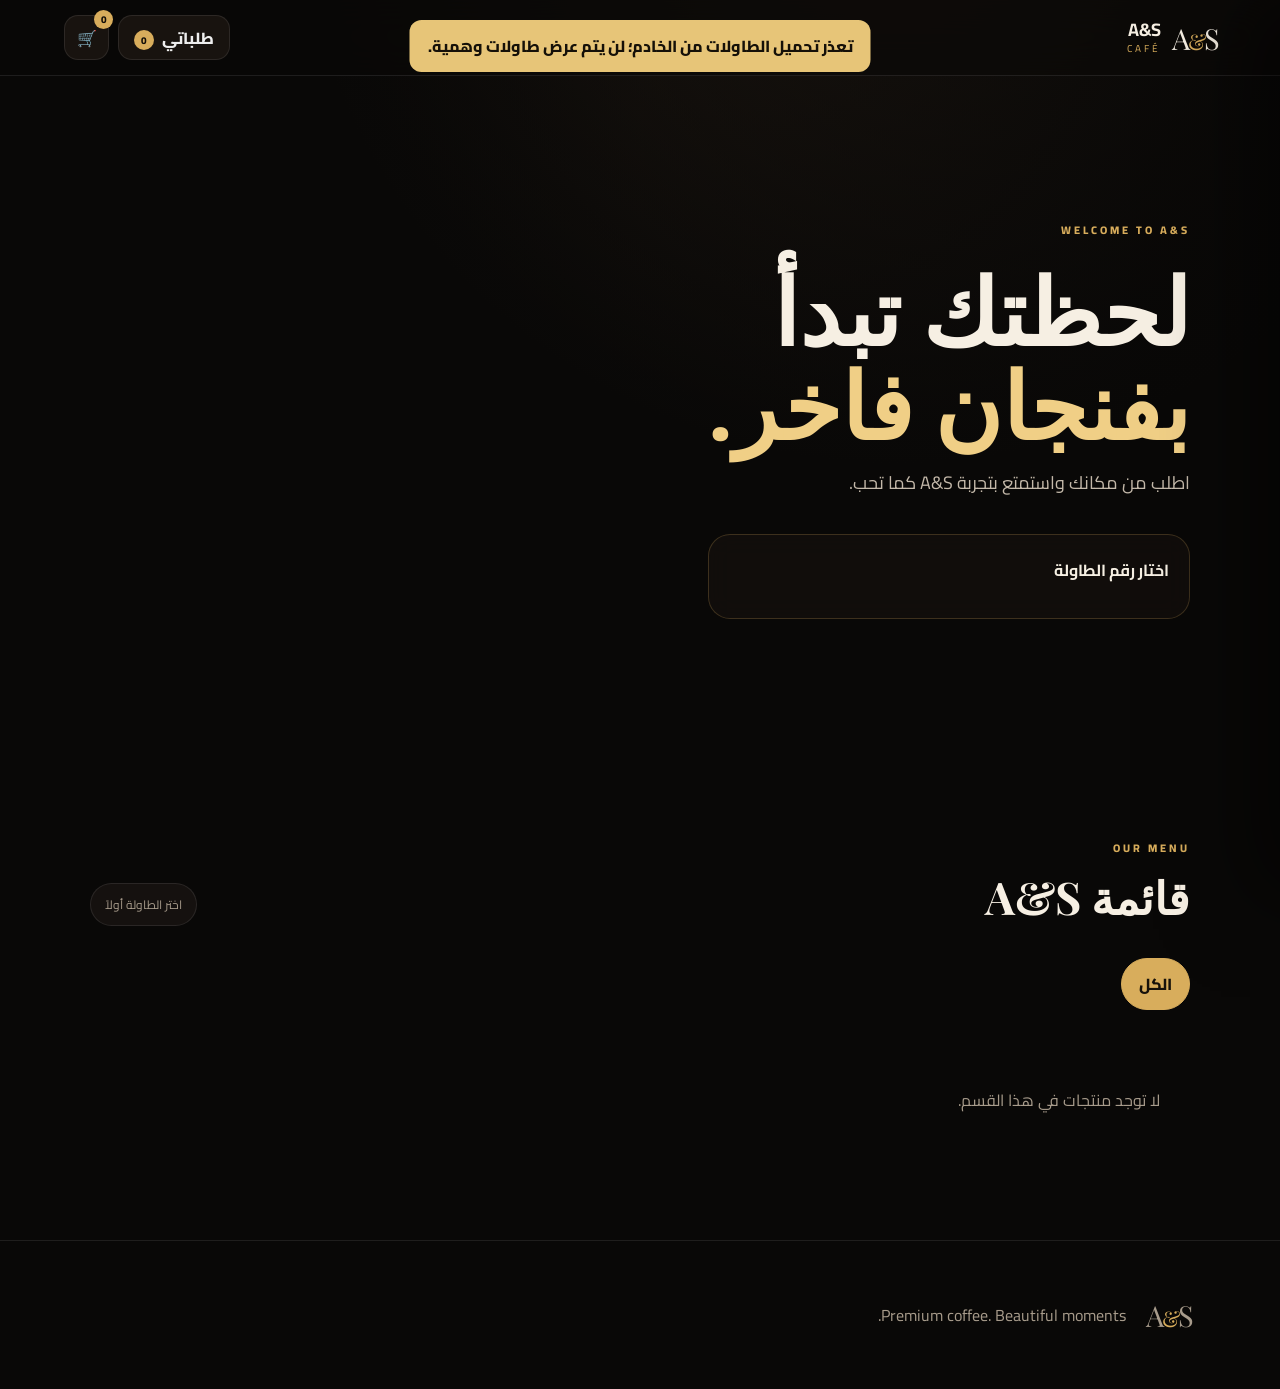
==== index.html @ a3975791 "Refresh customer app after table fix" ====
<!doctype html>
<html lang="ar" dir="rtl">
<head>
<meta charset="utf-8"><meta name="viewport" content="width=device-width,initial-scale=1">
<title>A&S Café</title><meta name="theme-color" content="#090807">
<link rel="preconnect" href="https://fonts.googleapis.com"><link rel="preconnect" href="https://fonts.gstatic.com" crossorigin>
<link href="https://fonts.googleapis.com/css2?family=Cairo:wght@400;500;600;700;800&family=Playfair+Display:wght@600;700;800&display=swap" rel="stylesheet">
<link rel="stylesheet" href="styles.css?v=2026100627">
</head>
<body>
<div id="toast" class="toast"></div>
<header class="topbar"><a class="brand" href="#"><span class="brand-mark">A<span>&</span>S</span><span><b>A&S</b><small>Café</small></span></a><div class="top-actions"><button class="orders-btn" id="ordersBtn">طلباتي <i id="ordersCount">0</i></button><button class="icon-btn" id="cartBtn">🛒<i id="cartCount">0</i></button></div></header>
<main>
<section class="hero"><div class="hero-content"><span class="eyebrow">WELCOME TO A&S</span><h1>لحظتك تبدأ<br><em>بفنجان فاخر.</em></h1><p>اطلب من مكانك واستمتع بتجربة A&S كما تحب.</p><div class="table-box"><b>اختار رقم الطاولة</b><div id="tables" class="table-grid"><button class="table-btn boot-table" data-table-number="1">طاولة 1</button><button class="table-btn boot-table" data-table-number="2">طاولة 2</button><button class="table-btn boot-table" data-table-number="3">طاولة 3</button><button class="table-btn boot-table" data-table-number="4">طاولة 4</button><button class="table-btn boot-table" data-table-number="5">طاولة 5</button><button class="table-btn boot-table" data-table-number="6">طاولة 6</button><button class="table-btn boot-table" data-table-number="7">طاولة 7</button><button class="table-btn boot-table" data-table-number="8">طاولة 8</button><button class="table-btn boot-table" data-table-number="9">طاولة 9</button><button class="table-btn boot-table" data-table-number="10">طاولة 10</button></div></div></div></section>
<section class="menu-section" id="menuSection"><div class="section-head"><div><span class="eyebrow">OUR MENU</span><h2>قائمة A&S</h2></div><span id="tableBadge" class="badge">اختر الطاولة أولاً</span></div><div id="categories" class="chips"></div><div id="products" class="product-grid"></div></section>
</main>
<div id="productModal" class="modal hidden"><div class="modal-card"><button class="close" id="closeProduct">×</button><div id="productModalBody"></div></div></div>
<aside id="cartDrawer" class="drawer"><div class="drawer-head"><div><span class="eyebrow">YOUR ORDER</span><h3>السلة</h3></div><button class="close" id="closeCart">×</button></div><div class="cart-content"><div id="cartItems" class="cart-items"></div><div class="bill"><div><span>الإجمالي الفرعي</span><b id="subtotal">0.00 EGP</b></div><div><span>ضريبة <small id="taxRate">14</small>%</span><b id="tax">0.00 EGP</b></div><div><span>خدمة <small id="serviceRate">8</small>%</span><b id="service">0.00 EGP</b></div><div class="total"><span>الإجمالي</span><strong id="total">0.00 EGP</strong></div><input id="customerName" class="order-contact" placeholder="اسم الزبون *" maxlength="100" required><input id="customerPhone" class="order-contact" placeholder="رقم التليفون (اختياري)" maxlength="30" inputmode="tel"><textarea id="orderNote" placeholder="ملاحظة للطلب (اختياري)"></textarea><button id="sendOrder" class="primary-btn">إرسال الطلب →</button></div></div></aside>
<div id="drawerBackdrop" class="backdrop"></div><div id="myOrdersModal" class="modal hidden"><div class="orders-card"><button class="close" id="closeMyOrders">×</button><span class="eyebrow">MY ORDERS</span><h2>طلباتي</h2><p class="orders-subtitle">تابع حالة طلباتك من نفس الجهاز.</p><div id="myOrdersList"></div></div></div>
<div id="successModal" class="modal hidden"><div class="success-card"><div class="success-icon">✓</div><span class="eyebrow">ORDER RECEIVED</span><h2>تم استلام طلبك</h2><p>طلبك وصل للكاشير وسيتم تجهيزه الآن.</p><div class="order-number" id="successNumber">#----</div><div id="customerInvoice" class="customer-invoice"></div><div id="orderTracking" class="order-tracking"><div><span>الحالة</span><b id="customerStatus">جاري المتابعة…</b></div><div><span>مسؤول التجهيز</span><b id="customerStaff">—</b></div><div><span>وقت الطلب</span><b id="customerCreated">—</b></div><div><span>الوقت المتوقع</span><b id="customerEta">لم يتم تحديده</b></div></div><button class="primary-btn" id="newOrder">طلب جديد</button></div></div>
<footer><div class="brand-mark">A<span>&</span>S</div><p>Premium coffee. Beautiful moments.</p></footer>
<script src="app.js?v=2026100709"></script><script src="refresh-warning.js?v=2026100618"></script></body></html>
---- styles.css ----
:root{--bg:#090807;--panel:#14110f;--gold:#d8ad5c;--gold2:#f0cf86;--cream:#f6efe3;--muted:#a79b8b;--line:rgba(255,255,255,.09)}
*{box-sizing:border-box}html{scroll-behavior:smooth}body{margin:0;background:radial-gradient(circle at 70% -10%,#2b2118 0,#090807 34%);color:var(--cream);font-family:Cairo,Arial,sans-serif}button,textarea{font:inherit}button{cursor:pointer}a{color:inherit;text-decoration:none}
.topbar{height:76px;display:flex;align-items:center;justify-content:space-between;padding:0 5%;position:sticky;top:0;z-index:30;background:rgba(9,8,7,.82);backdrop-filter:blur(18px);border-bottom:1px solid var(--line)}
.brand{display:flex;align-items:center;gap:11px}.brand>span:last-child{display:flex;flex-direction:column;line-height:1}.brand b{font-size:18px}.brand small{color:var(--gold);font-size:10px;letter-spacing:3px;margin-top:5px;text-transform:uppercase}
.brand-mark{font-family:"Playfair Display";font-size:29px;letter-spacing:-4px}.brand-mark span{color:var(--gold);font-size:22px;margin:0 2px}.icon-btn{position:relative;background:#18130f;border:1px solid var(--line);color:#fff;border-radius:14px;width:45px;height:45px}.icon-btn i{position:absolute;top:-6px;right:-5px;background:var(--gold);color:#120e09;font-size:10px;font-style:normal;font-weight:800;border-radius:50%;min-width:19px;height:19px;display:grid;place-items:center}
.hero{min-height:680px;display:flex;align-items:center;position:relative;overflow:hidden;padding:80px 7%;background:linear-gradient(90deg,rgba(9,8,7,.97),rgba(9,8,7,.45),rgba(9,8,7,.92)),url("https://images.unsplash.com/photo-1501339847302-ac426a4a7cbb?auto=format&fit=crop&w=1800&q=85") center/cover}.hero-content{max-width:720px}.eyebrow{font-size:11px;letter-spacing:3px;color:var(--gold);font-weight:800}.hero h1{font-family:"Playfair Display",serif;font-size:clamp(48px,8vw,92px);line-height:1.02;margin:18px 0}.hero h1 em{color:var(--gold2);font-style:normal}.hero p{color:#c4b9aa;font-size:18px;margin:0 0 35px}
.table-box{background:rgba(20,16,13,.78);border:1px solid rgba(216,173,92,.22);padding:20px;border-radius:22px;max-width:600px;backdrop-filter:blur(12px)}.table-grid{display:grid;grid-template-columns:repeat(5,1fr);gap:9px;margin-top:13px}.table-btn{touch-action:manipulation;-webkit-tap-highlight-color:transparent;background:#211a15;border:1px solid var(--line);color:#ddd3c7;border-radius:13px;padding:12px 6px;transition:.2s}.table-btn:hover,.table-btn.active{background:linear-gradient(135deg,#e2bb70,#9e7231);color:#120e09;border-color:transparent;transform:translateY(-2px)}.loading{color:var(--muted);font-size:13px}
.menu-section{padding:75px 7%;max-width:1500px;margin:auto}.section-head{display:flex;justify-content:space-between;align-items:end;gap:20px}.section-head h2{font-family:"Playfair Display";font-size:45px;margin:5px 0 0}.badge{border:1px solid var(--line);background:#15110f;padding:9px 14px;border-radius:999px;color:var(--muted);font-size:12px}.badge.ready{color:#171109;background:var(--gold);border-color:var(--gold)}
.chips{display:flex;gap:9px;overflow:auto;padding:32px 0 25px}.chip{white-space:nowrap;border:1px solid var(--line);background:#12100e;color:#cfc3b3;border-radius:999px;padding:10px 17px}.chip.active{background:var(--gold);color:#16110a;border-color:var(--gold);font-weight:800}
.product-grid{display:grid;grid-template-columns:repeat(4,minmax(0,1fr));gap:17px}.product{background:linear-gradient(145deg,#1a1511,#100e0c);border:1px solid var(--line);border-radius:22px;overflow:hidden;transition:.25s;display:flex;flex-direction:column}.product:hover{transform:translateY(-5px);border-color:rgba(216,173,92,.4)}.product-img{height:190px;background:#201914 center/cover}.product-body{padding:18px;display:flex;flex-direction:column;gap:7px;flex:1}.product-body h3{margin:0;font-size:18px}.product-body p{margin:0;color:var(--muted);font-size:12px;min-height:38px}.price-row{display:flex;align-items:center;justify-content:space-between;margin-top:auto;padding-top:10px}.price{color:var(--gold2);font-weight:800}.add{border:1px solid rgba(216,173,92,.4);background:transparent;color:var(--gold2);border-radius:12px;width:38px;height:38px;font-size:20px}
.drawer{position:fixed;z-index:60;right:-470px;top:0;height:100dvh;width:min(470px,100%);background:#100d0b;border-left:1px solid var(--line);transition:.3s;display:flex;flex-direction:column;box-shadow:-30px 0 80px rgba(0,0,0,.5)}.drawer.open{right:0}.drawer-head{padding:25px;border-bottom:1px solid var(--line);display:flex;justify-content:space-between}.drawer-head h3{font-family:"Playfair Display";font-size:28px;margin:4px 0}.close{border:0;background:transparent;color:#aaa;font-size:32px;line-height:1}.cart-content{margin:0 14px 14px;flex:1;min-height:0;overflow:auto;border:1px solid var(--line);border-radius:18px;background:#0d0b0a;display:flex;flex-direction:column}.cart-items{padding:20px;overflow:visible;flex:0 0 auto}.cart-item{padding:15px 0;border-bottom:1px solid var(--line)}.cart-item-top{display:flex;justify-content:space-between;gap:10px}.cart-item h4{margin:0}.cart-item small{display:block;color:var(--muted);margin-top:5px}.qty{display:flex;align-items:center;gap:10px;margin-top:10px}.qty button{width:28px;height:28px;border-radius:8px;border:1px solid var(--line);background:#211914;color:#fff}.bill{padding:20px;border-top:1px solid rgba(255,255,255,.07);background:transparent}.bill>div{display:flex;justify-content:space-between;margin:9px 0;color:#bdb1a3}.bill .total{border-top:1px solid var(--line);padding-top:15px;margin-top:15px;color:#fff}.bill .total strong{font-size:24px;color:var(--gold2)}textarea{width:100%;resize:vertical;min-height:70px;background:#18130f;color:#eee;border:1px solid var(--line);border-radius:13px;padding:12px;margin:12px 0}
.primary-btn{width:100%;padding:15px;border:0;border-radius:14px;background:linear-gradient(135deg,#edc97e,#a67531);color:#140f09;font-weight:900;box-shadow:0 10px 30px rgba(216,173,92,.16)}#addConfigured{position:sticky;bottom:0;z-index:2;margin-top:8px}.backdrop{position:fixed;inset:0;background:rgba(0,0,0,.62);z-index:50;opacity:0;pointer-events:none;transition:.25s}.backdrop.show{opacity:1;pointer-events:auto}
.modal{position:fixed;inset:0;z-index:80;display:grid;place-items:center;background:rgba(0,0,0,.75);padding:20px}.hidden{display:none}.modal-card,.success-card{width:min(620px,100%);background:#15110f;border:1px solid rgba(216,173,92,.28);border-radius:25px;padding:25px;position:relative;box-shadow:0 25px 80px #000}.modal-card{max-height:calc(100dvh - 40px);overflow-y:auto;overscroll-behavior:contain}.modal-card>.close{position:absolute;left:18px;top:12px}.modal-product-img{height:240px;border-radius:18px;background:center/cover;margin-bottom:20px}.modal-card h2{font-family:"Playfair Display";font-size:32px;margin:8px 0}.modal-card p{color:var(--muted)}.mod-group{border-top:1px solid var(--line);padding:18px 0}.mod-head{display:flex;justify-content:space-between;margin-bottom:10px}.mod-options{display:grid;grid-template-columns:repeat(2,1fr);gap:8px}.mod-option{border:1px solid var(--line);background:#1c1713;padding:12px;border-radius:12px;color:#d6cabc}.mod-option.selected{border-color:var(--gold);background:#2b2117}
.success-card{text-align:center;padding:45px 25px}.success-icon{width:68px;height:68px;margin:0 auto 20px;border-radius:50%;display:grid;place-items:center;background:#d8ad5c;color:#151009;font-size:34px;font-weight:900}.success-card h2{font-family:"Playfair Display";font-size:34px;margin:10px}.success-card p{color:var(--muted)}.order-number{font-size:36px;color:var(--gold2);font-weight:900;margin:20px}.success-card .primary-btn{margin-top:10px}footer{padding:55px 7%;border-top:1px solid var(--line);display:flex;align-items:center;gap:20px;color:var(--muted)}footer p{margin:0}footer a{margin-right:auto;color:var(--gold)}.empty{text-align:center;color:var(--muted);padding:50px 10px}.error{color:#e48d8d}.toast{position:fixed;top:20px;left:50%;transform:translate(-50%,-20px);opacity:0;z-index:100;background:#e7c578;color:#151008;padding:11px 18px;border-radius:12px;font-weight:800;transition:.25s}.toast.show{opacity:1;transform:translate(-50%,0)}
@media(max-width:1000px){.product-grid{grid-template-columns:repeat(3,1fr)}}@media(max-width:720px){.topbar{padding:0 18px}.hero{min-height:760px;padding:60px 20px}.hero h1{font-size:55px}.menu-section{padding:55px 18px}.product-grid{grid-template-columns:repeat(2,1fr);gap:11px}.product-img{height:150px}.section-head{align-items:start;flex-direction:column}.section-head h2{font-size:37px}.table-grid{grid-template-columns:repeat(5,1fr)}footer{flex-wrap:wrap}footer a{width:100%;margin:0}.modal-card{padding:18px}.modal-product-img{height:190px}}@media(max-width:430px){.product-body{padding:13px}.product-body h3{font-size:15px}.product-body p{font-size:11px}.hero h1{font-size:48px}}
.order-tracking{display:grid;grid-template-columns:1fr 1fr;gap:9px;text-align:right;background:#100d0b;border:1px solid rgba(216,173,92,.18);border-radius:17px;padding:13px;margin:15px 0}.order-tracking div{background:#18130f;border-radius:12px;padding:10px}.order-tracking span{display:block;color:#8f8375;font-size:10px;margin-bottom:4px}.order-tracking b{font-size:12px;color:#e8d2aa}@media(max-width:500px){.order-tracking{grid-template-columns:1fr}}
.order-contact{width:100%;box-sizing:border-box;background:rgba(255,255,255,.04);border:1px solid rgba(255,255,255,.1);border-radius:14px;padding:13px 14px;color:inherit;font:inherit;margin-top:10px;outline:none}.order-contact:focus{border-color:rgba(214,177,96,.75);box-shadow:0 0 0 3px rgba(214,177,96,.08)}.order-contact::placeholder{color:rgba(255,255,255,.48)}
.customer-invoice{margin:18px 0;text-align:right;background:rgba(255,255,255,.04);border:1px solid rgba(255,255,255,.08);border-radius:14px;padding:14px}.customer-invoice-title{font-weight:800;margin-bottom:10px}.customer-invoice-item{display:flex;justify-content:space-between;gap:12px;padding:9px 0;border-bottom:1px solid rgba(255,255,255,.07)}.customer-invoice-item small,.customer-invoice-mod,.customer-invoice-note{display:block;font-size:.78rem;opacity:.72;margin-top:3px}.customer-invoice-totals{margin-top:10px}.customer-invoice-totals>div{display:flex;justify-content:space-between;padding:4px 0;font-size:.82rem}.customer-invoice-total{border-top:1px solid rgba(255,255,255,.12);margin-top:6px;padding-top:9px!important;font-size:.95rem!important}.customer-invoice-total strong{font-size:1.05rem}\n.customer-invoice{margin:18px auto 0;padding:16px;background:#0f0c0a;border:1px solid rgba(216,173,92,.3);border-radius:16px;text-align:right;max-height:34vh;overflow:auto}.customer-invoice-title{color:#d8ad5c;font-weight:800;margin-bottom:10px}.customer-invoice-item{display:flex;justify-content:space-between;gap:12px;padding:10px 0;border-bottom:1px solid rgba(255,255,255,.08)}.customer-invoice-item b{display:block}.customer-invoice-item small{display:block;color:#aaa;margin-top:3px}.customer-invoice-item strong{white-space:nowrap;color:#f2dfb5}.customer-invoice-mod,.customer-invoice-note{font-size:12px;color:#aaa;margin-top:4px}.customer-invoice-note{color:#d8c6ae}.customer-invoice-totals{margin-top:10px}.customer-invoice-totals>div{display:flex;justify-content:space-between;padding:5px 0;color:#bbb}.customer-invoice-total{border-top:1px solid rgba(216,173,92,.3);margin-top:5px;padding-top:9px!important;color:#fff!important}.customer-invoice-total strong{color:#d8ad5c;font-size:20px}.success-card{max-height:calc(100dvh - 30px);overflow-y:auto}
/* Customer invoice: one unified card */
.customer-invoice{margin:18px auto 0;padding:16px;background:#0f0c0a;border:1px solid rgba(216,173,92,.3);border-radius:16px;text-align:right;max-height:34vh;overflow:auto}
.customer-invoice-title{color:#d8ad5c;font-weight:800;margin-bottom:10px}
.customer-invoice-item{display:flex;justify-content:space-between;gap:12px;padding:10px 0;border-bottom:1px solid rgba(255,255,255,.08)}
.customer-invoice-item b{display:block}.customer-invoice-item small{display:block;color:#aaa;margin-top:3px}.customer-invoice-item strong{white-space:nowrap;color:#f2dfb5}
.customer-invoice-mod,.customer-invoice-note{font-size:12px;color:#aaa;margin-top:4px}.customer-invoice-note{color:#d8c6ae}
.customer-invoice-totals{margin-top:8px;padding-top:8px;border-top:1px solid rgba(255,255,255,.08)}
.customer-invoice-totals>div{display:flex;justify-content:space-between;padding:5px 0;color:#bbb}
.customer-invoice-total{border-top:1px solid rgba(216,173,92,.3);margin-top:5px;padding-top:9px!important;color:#fff!important}.customer-invoice-total strong{color:#d8ad5c;font-size:20px}
.success-card{max-height:calc(100dvh - 30px);overflow-y:auto}

.top-actions{display:flex;align-items:center;gap:9px}.orders-btn{pointer-events:auto;touch-action:manipulation;height:45px;padding:0 15px;border:1px solid var(--line);background:#18130f;color:#eee;border-radius:14px;font-weight:800}.orders-btn i{pointer-events:none;display:inline-grid;place-items:center;min-width:20px;height:20px;margin-right:5px;border-radius:50%;background:var(--gold);color:#120e09;font-style:normal;font-size:10px}.orders-card{width:min(620px,100%);max-height:calc(100dvh - 30px);overflow:auto;background:#15110f;border:1px solid rgba(216,173,92,.28);border-radius:25px;padding:28px;position:relative;box-shadow:0 25px 80px #000}.orders-card h2{font-family:"Playfair Display";font-size:34px;margin:8px 0}.orders-subtitle{color:var(--muted);margin-top:0}.tracked-order{background:#0f0c0a;border:1px solid var(--line);border-radius:17px;padding:15px;margin:11px 0;text-align:right}.tracked-order-head{display:flex;justify-content:space-between;align-items:center}.tracked-order-head strong{font-size:22px;color:var(--gold2)}.tracked-order-head span{font-size:12px;color:var(--muted)}.tracked-status{display:inline-block;margin:10px 0;padding:7px 10px;border-radius:999px;background:rgba(216,173,92,.12);color:var(--gold2);font-size:12px;font-weight:800}.tracked-meta{display:grid;grid-template-columns:1fr 1fr;gap:8px}.tracked-meta span{background:#18130f;border-radius:11px;padding:9px;color:#8f8375;font-size:10px}.tracked-meta b{color:#e8d2aa;font-size:11px}.track-open{width:100%;margin-top:10px;border:1px solid rgba(216,173,92,.25);background:#1b1511;color:var(--gold2);border-radius:11px;padding:10px;font-weight:800}@media(max-width:500px){.orders-btn{padding:0 11px;font-size:12px}.tracked-meta{grid-template-columns:1fr}.orders-card{padding:20px}}
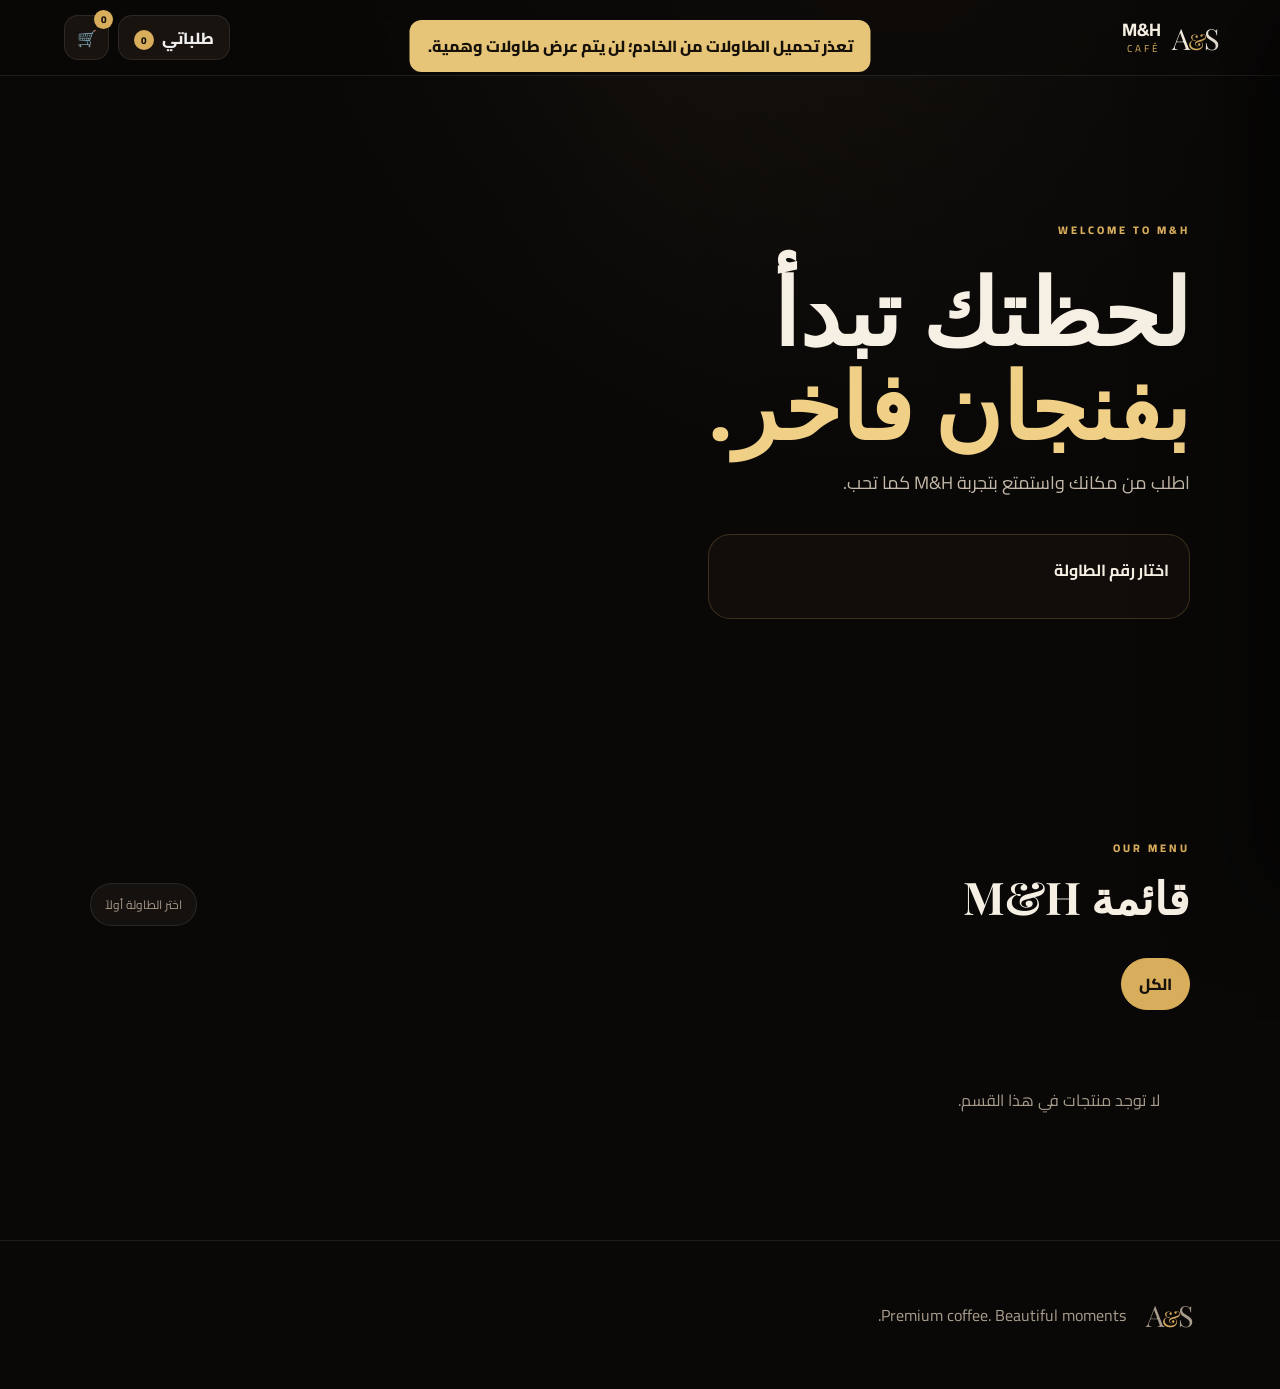
==== commit a4dd5118: "Rename cafe branding to M&H" ====
--- a/index.html
+++ b/index.html
@@ -2,17 +2,17 @@
 <html lang="ar" dir="rtl">
 <head>
 <meta charset="utf-8"><meta name="viewport" content="width=device-width,initial-scale=1">
-<title>A&S Café</title><meta name="theme-color" content="#090807">
+<title>M&H</title><meta name="theme-color" content="#090807">
 <link rel="preconnect" href="https://fonts.googleapis.com"><link rel="preconnect" href="https://fonts.gstatic.com" crossorigin>
 <link href="https://fonts.googleapis.com/css2?family=Cairo:wght@400;500;600;700;800&family=Playfair+Display:wght@600;700;800&display=swap" rel="stylesheet">
 <link rel="stylesheet" href="styles.css?v=2026100627">
 </head>
 <body>
 <div id="toast" class="toast"></div>
-<header class="topbar"><a class="brand" href="#"><span class="brand-mark">A<span>&</span>S</span><span><b>A&S</b><small>Café</small></span></a><div class="top-actions"><button class="orders-btn" id="ordersBtn">طلباتي <i id="ordersCount">0</i></button><button class="icon-btn" id="cartBtn">🛒<i id="cartCount">0</i></button></div></header>
+<header class="topbar"><a class="brand" href="#"><span class="brand-mark">A<span>&</span>S</span><span><b>M&H</b><small>Café</small></span></a><div class="top-actions"><button class="orders-btn" id="ordersBtn">طلباتي <i id="ordersCount">0</i></button><button class="icon-btn" id="cartBtn">🛒<i id="cartCount">0</i></button></div></header>
 <main>
-<section class="hero"><div class="hero-content"><span class="eyebrow">WELCOME TO A&S</span><h1>لحظتك تبدأ<br><em>بفنجان فاخر.</em></h1><p>اطلب من مكانك واستمتع بتجربة A&S كما تحب.</p><div class="table-box"><b>اختار رقم الطاولة</b><div id="tables" class="table-grid"><button class="table-btn boot-table" data-table-number="1">طاولة 1</button><button class="table-btn boot-table" data-table-number="2">طاولة 2</button><button class="table-btn boot-table" data-table-number="3">طاولة 3</button><button class="table-btn boot-table" data-table-number="4">طاولة 4</button><button class="table-btn boot-table" data-table-number="5">طاولة 5</button><button class="table-btn boot-table" data-table-number="6">طاولة 6</button><button class="table-btn boot-table" data-table-number="7">طاولة 7</button><button class="table-btn boot-table" data-table-number="8">طاولة 8</button><button class="table-btn boot-table" data-table-number="9">طاولة 9</button><button class="table-btn boot-table" data-table-number="10">طاولة 10</button></div></div></div></section>
-<section class="menu-section" id="menuSection"><div class="section-head"><div><span class="eyebrow">OUR MENU</span><h2>قائمة A&S</h2></div><span id="tableBadge" class="badge">اختر الطاولة أولاً</span></div><div id="categories" class="chips"></div><div id="products" class="product-grid"></div></section>
+<section class="hero"><div class="hero-content"><span class="eyebrow">WELCOME TO M&H</span><h1>لحظتك تبدأ<br><em>بفنجان فاخر.</em></h1><p>اطلب من مكانك واستمتع بتجربة M&H كما تحب.</p><div class="table-box"><b>اختار رقم الطاولة</b><div id="tables" class="table-grid"><button class="table-btn boot-table" data-table-number="1">طاولة 1</button><button class="table-btn boot-table" data-table-number="2">طاولة 2</button><button class="table-btn boot-table" data-table-number="3">طاولة 3</button><button class="table-btn boot-table" data-table-number="4">طاولة 4</button><button class="table-btn boot-table" data-table-number="5">طاولة 5</button><button class="table-btn boot-table" data-table-number="6">طاولة 6</button><button class="table-btn boot-table" data-table-number="7">طاولة 7</button><button class="table-btn boot-table" data-table-number="8">طاولة 8</button><button class="table-btn boot-table" data-table-number="9">طاولة 9</button><button class="table-btn boot-table" data-table-number="10">طاولة 10</button></div></div></div></section>
+<section class="menu-section" id="menuSection"><div class="section-head"><div><span class="eyebrow">OUR MENU</span><h2>قائمة M&H</h2></div><span id="tableBadge" class="badge">اختر الطاولة أولاً</span></div><div id="categories" class="chips"></div><div id="products" class="product-grid"></div></section>
 </main>
 <div id="productModal" class="modal hidden"><div class="modal-card"><button class="close" id="closeProduct">×</button><div id="productModalBody"></div></div></div>
 <aside id="cartDrawer" class="drawer"><div class="drawer-head"><div><span class="eyebrow">YOUR ORDER</span><h3>السلة</h3></div><button class="close" id="closeCart">×</button></div><div class="cart-content"><div id="cartItems" class="cart-items"></div><div class="bill"><div><span>الإجمالي الفرعي</span><b id="subtotal">0.00 EGP</b></div><div><span>ضريبة <small id="taxRate">14</small>%</span><b id="tax">0.00 EGP</b></div><div><span>خدمة <small id="serviceRate">8</small>%</span><b id="service">0.00 EGP</b></div><div class="total"><span>الإجمالي</span><strong id="total">0.00 EGP</strong></div><input id="customerName" class="order-contact" placeholder="اسم الزبون *" maxlength="100" required><input id="customerPhone" class="order-contact" placeholder="رقم التليفون (اختياري)" maxlength="30" inputmode="tel"><textarea id="orderNote" placeholder="ملاحظة للطلب (اختياري)"></textarea><button id="sendOrder" class="primary-btn">إرسال الطلب →</button></div></div></aside>
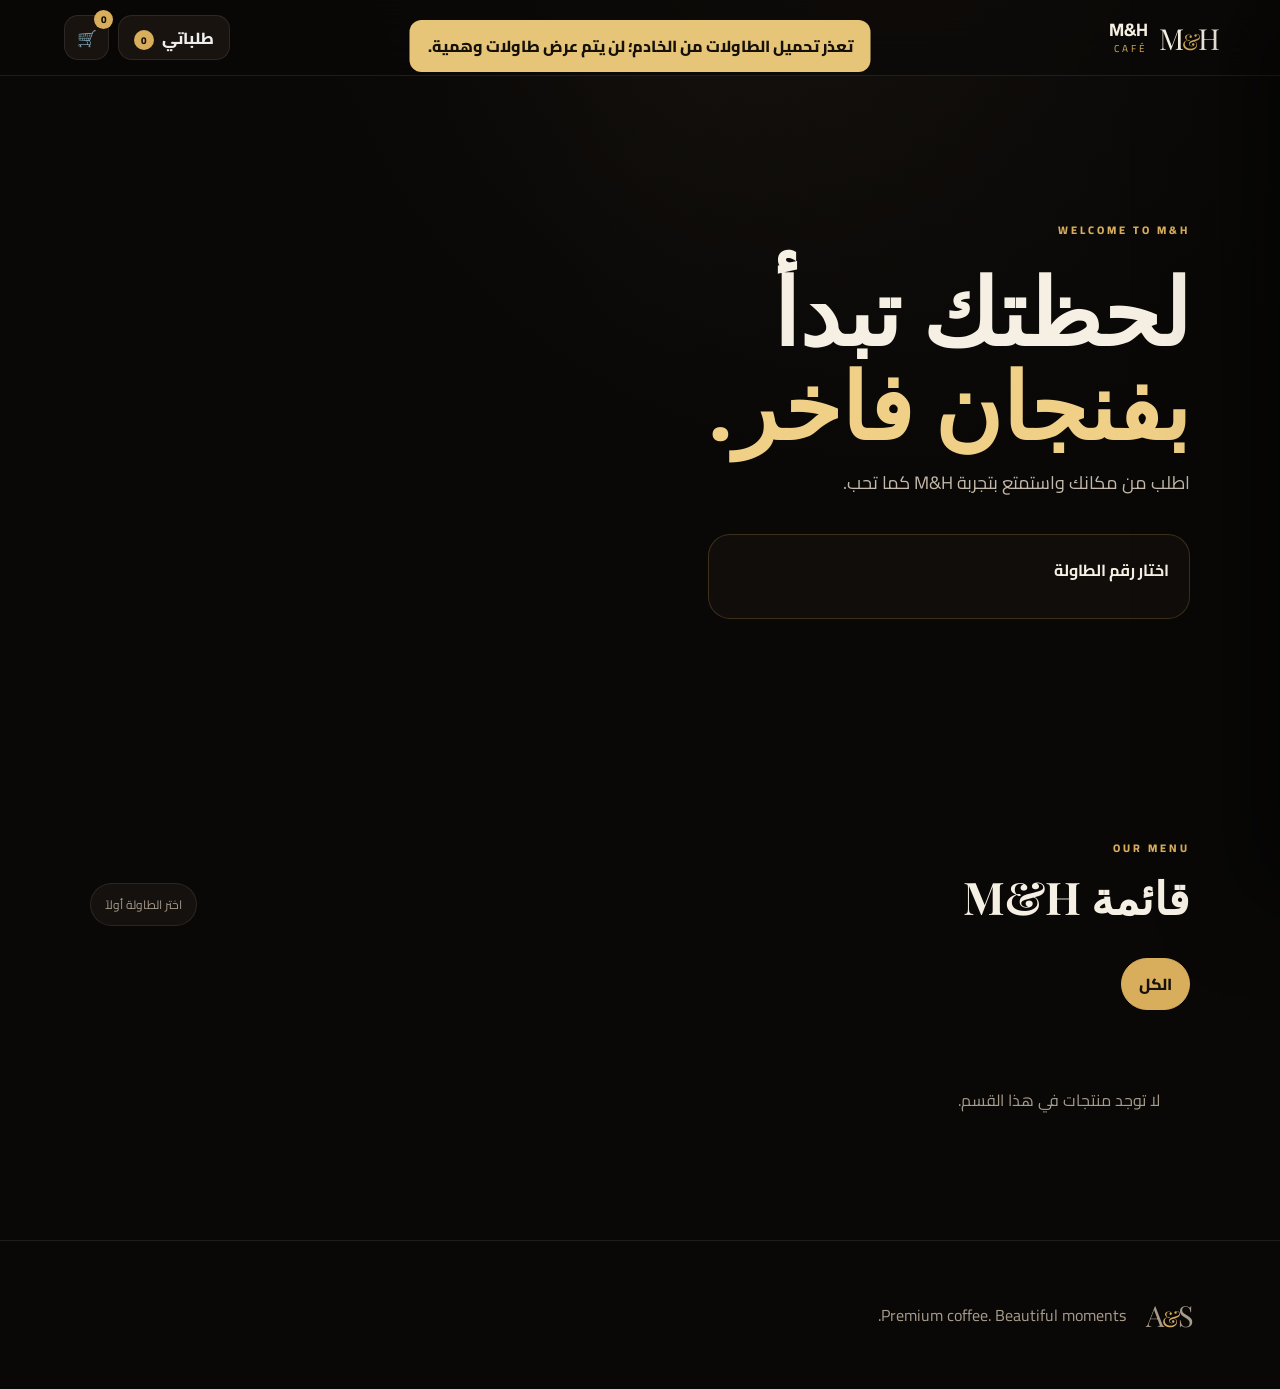
==== commit 129b74c0: "Update logo mark to M&H" ====
--- a/index.html
+++ b/index.html
@@ -9,7 +9,7 @@
 </head>
 <body>
 <div id="toast" class="toast"></div>
-<header class="topbar"><a class="brand" href="#"><span class="brand-mark">A<span>&</span>S</span><span><b>M&H</b><small>Café</small></span></a><div class="top-actions"><button class="orders-btn" id="ordersBtn">طلباتي <i id="ordersCount">0</i></button><button class="icon-btn" id="cartBtn">🛒<i id="cartCount">0</i></button></div></header>
+<header class="topbar"><a class="brand" href="#"><span class="brand-mark">M<span>&</span>H</span><span><b>M&H</b><small>Café</small></span></a><div class="top-actions"><button class="orders-btn" id="ordersBtn">طلباتي <i id="ordersCount">0</i></button><button class="icon-btn" id="cartBtn">🛒<i id="cartCount">0</i></button></div></header>
 <main>
 <section class="hero"><div class="hero-content"><span class="eyebrow">WELCOME TO M&H</span><h1>لحظتك تبدأ<br><em>بفنجان فاخر.</em></h1><p>اطلب من مكانك واستمتع بتجربة M&H كما تحب.</p><div class="table-box"><b>اختار رقم الطاولة</b><div id="tables" class="table-grid"><button class="table-btn boot-table" data-table-number="1">طاولة 1</button><button class="table-btn boot-table" data-table-number="2">طاولة 2</button><button class="table-btn boot-table" data-table-number="3">طاولة 3</button><button class="table-btn boot-table" data-table-number="4">طاولة 4</button><button class="table-btn boot-table" data-table-number="5">طاولة 5</button><button class="table-btn boot-table" data-table-number="6">طاولة 6</button><button class="table-btn boot-table" data-table-number="7">طاولة 7</button><button class="table-btn boot-table" data-table-number="8">طاولة 8</button><button class="table-btn boot-table" data-table-number="9">طاولة 9</button><button class="table-btn boot-table" data-table-number="10">طاولة 10</button></div></div></div></section>
 <section class="menu-section" id="menuSection"><div class="section-head"><div><span class="eyebrow">OUR MENU</span><h2>قائمة M&H</h2></div><span id="tableBadge" class="badge">اختر الطاولة أولاً</span></div><div id="categories" class="chips"></div><div id="products" class="product-grid"></div></section>
@@ -19,4 +19,4 @@
 <div id="drawerBackdrop" class="backdrop"></div><div id="myOrdersModal" class="modal hidden"><div class="orders-card"><button class="close" id="closeMyOrders">×</button><span class="eyebrow">MY ORDERS</span><h2>طلباتي</h2><p class="orders-subtitle">تابع حالة طلباتك من نفس الجهاز.</p><div id="myOrdersList"></div></div></div>
 <div id="successModal" class="modal hidden"><div class="success-card"><div class="success-icon">✓</div><span class="eyebrow">ORDER RECEIVED</span><h2>تم استلام طلبك</h2><p>طلبك وصل للكاشير وسيتم تجهيزه الآن.</p><div class="order-number" id="successNumber">#----</div><div id="customerInvoice" class="customer-invoice"></div><div id="orderTracking" class="order-tracking"><div><span>الحالة</span><b id="customerStatus">جاري المتابعة…</b></div><div><span>مسؤول التجهيز</span><b id="customerStaff">—</b></div><div><span>وقت الطلب</span><b id="customerCreated">—</b></div><div><span>الوقت المتوقع</span><b id="customerEta">لم يتم تحديده</b></div></div><button class="primary-btn" id="newOrder">طلب جديد</button></div></div>
 <footer><div class="brand-mark">A<span>&</span>S</div><p>Premium coffee. Beautiful moments.</p></footer>
-<script src="app.js?v=2026100709"></script><script src="refresh-warning.js?v=2026100618"></script></body></html>+<script src="app.js?v=2026100710"></script><script src="refresh-warning.js?v=2026100618"></script></body></html>
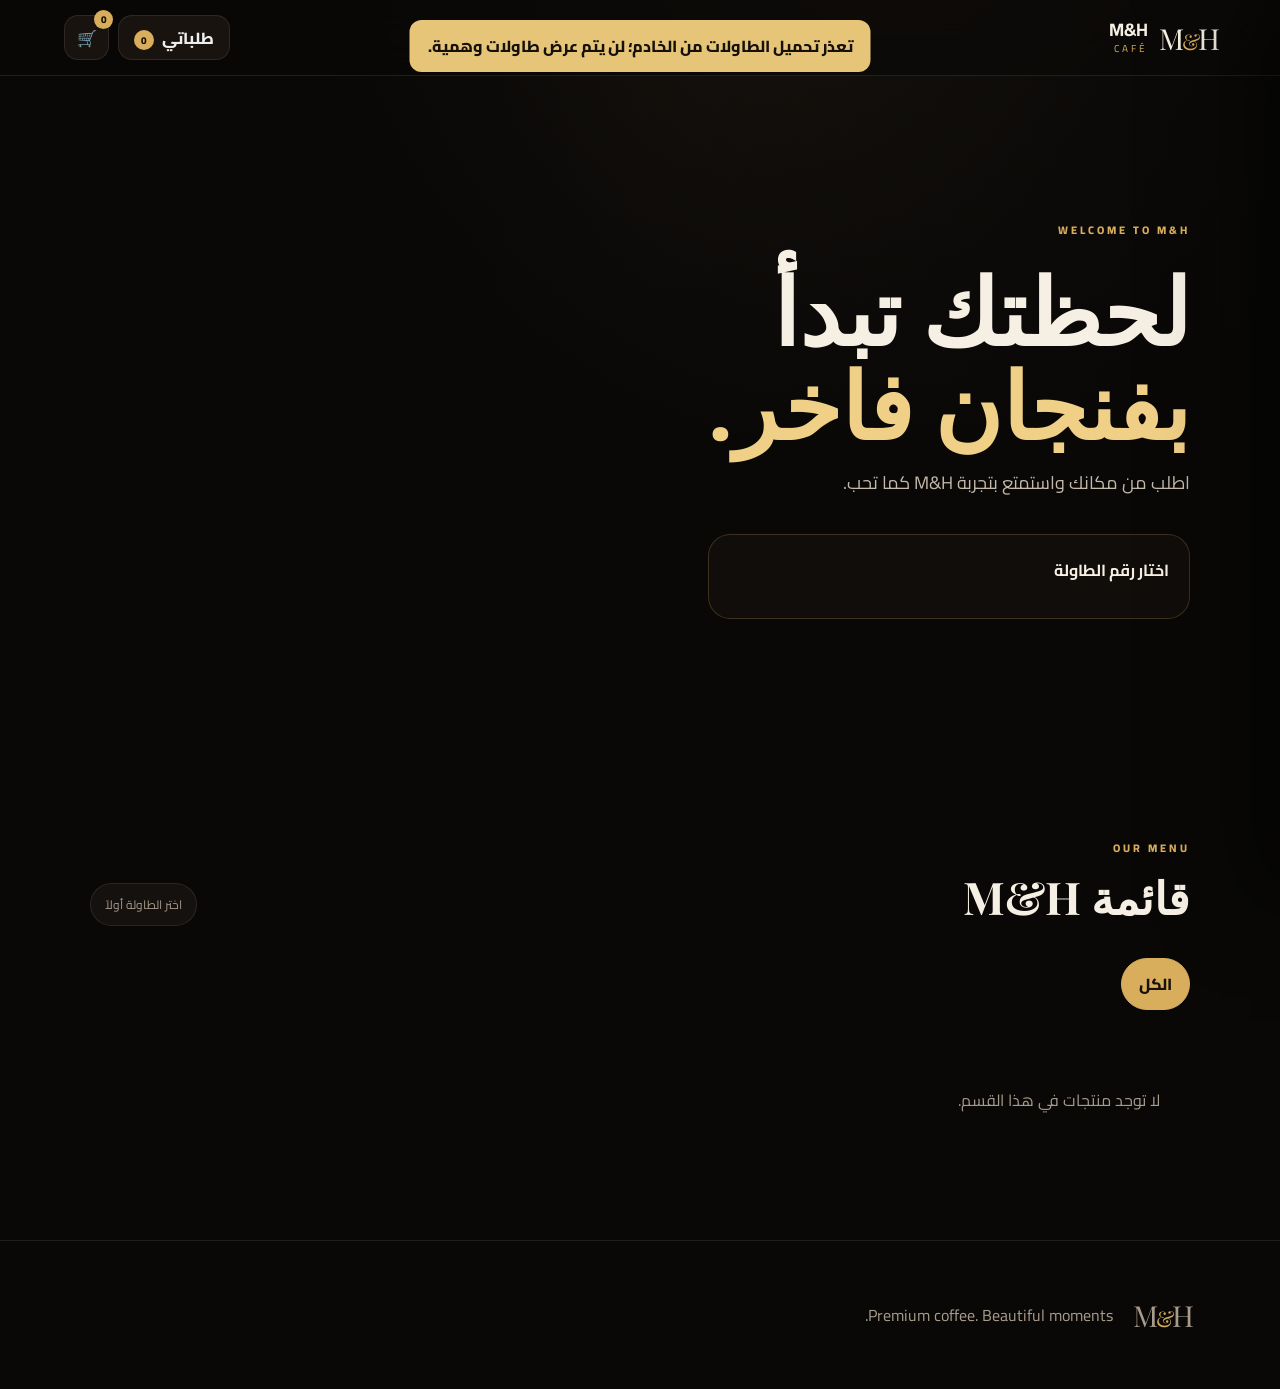
==== commit 24398935: "تغيير لوجو الفوتر إلى M&H وتحديث الكاش" ====
--- a/index.html
+++ b/index.html
@@ -18,5 +18,5 @@
 <aside id="cartDrawer" class="drawer"><div class="drawer-head"><div><span class="eyebrow">YOUR ORDER</span><h3>السلة</h3></div><button class="close" id="closeCart">×</button></div><div class="cart-content"><div id="cartItems" class="cart-items"></div><div class="bill"><div><span>الإجمالي الفرعي</span><b id="subtotal">0.00 EGP</b></div><div><span>ضريبة <small id="taxRate">14</small>%</span><b id="tax">0.00 EGP</b></div><div><span>خدمة <small id="serviceRate">8</small>%</span><b id="service">0.00 EGP</b></div><div class="total"><span>الإجمالي</span><strong id="total">0.00 EGP</strong></div><input id="customerName" class="order-contact" placeholder="اسم الزبون *" maxlength="100" required><input id="customerPhone" class="order-contact" placeholder="رقم التليفون (اختياري)" maxlength="30" inputmode="tel"><textarea id="orderNote" placeholder="ملاحظة للطلب (اختياري)"></textarea><button id="sendOrder" class="primary-btn">إرسال الطلب →</button></div></div></aside>
 <div id="drawerBackdrop" class="backdrop"></div><div id="myOrdersModal" class="modal hidden"><div class="orders-card"><button class="close" id="closeMyOrders">×</button><span class="eyebrow">MY ORDERS</span><h2>طلباتي</h2><p class="orders-subtitle">تابع حالة طلباتك من نفس الجهاز.</p><div id="myOrdersList"></div></div></div>
 <div id="successModal" class="modal hidden"><div class="success-card"><div class="success-icon">✓</div><span class="eyebrow">ORDER RECEIVED</span><h2>تم استلام طلبك</h2><p>طلبك وصل للكاشير وسيتم تجهيزه الآن.</p><div class="order-number" id="successNumber">#----</div><div id="customerInvoice" class="customer-invoice"></div><div id="orderTracking" class="order-tracking"><div><span>الحالة</span><b id="customerStatus">جاري المتابعة…</b></div><div><span>مسؤول التجهيز</span><b id="customerStaff">—</b></div><div><span>وقت الطلب</span><b id="customerCreated">—</b></div><div><span>الوقت المتوقع</span><b id="customerEta">لم يتم تحديده</b></div></div><button class="primary-btn" id="newOrder">طلب جديد</button></div></div>
-<footer><div class="brand-mark">A<span>&</span>S</div><p>Premium coffee. Beautiful moments.</p></footer>
-<script src="app.js?v=2026100710"></script><script src="refresh-warning.js?v=2026100618"></script></body></html>+<footer><div class="brand-mark">M<span>&</span>H</div><p>Premium coffee. Beautiful moments.</p></footer>
+<script src="app.js?v=2026100711"></script><script src="refresh-warning.js?v=2026100618"></script></body></html>
